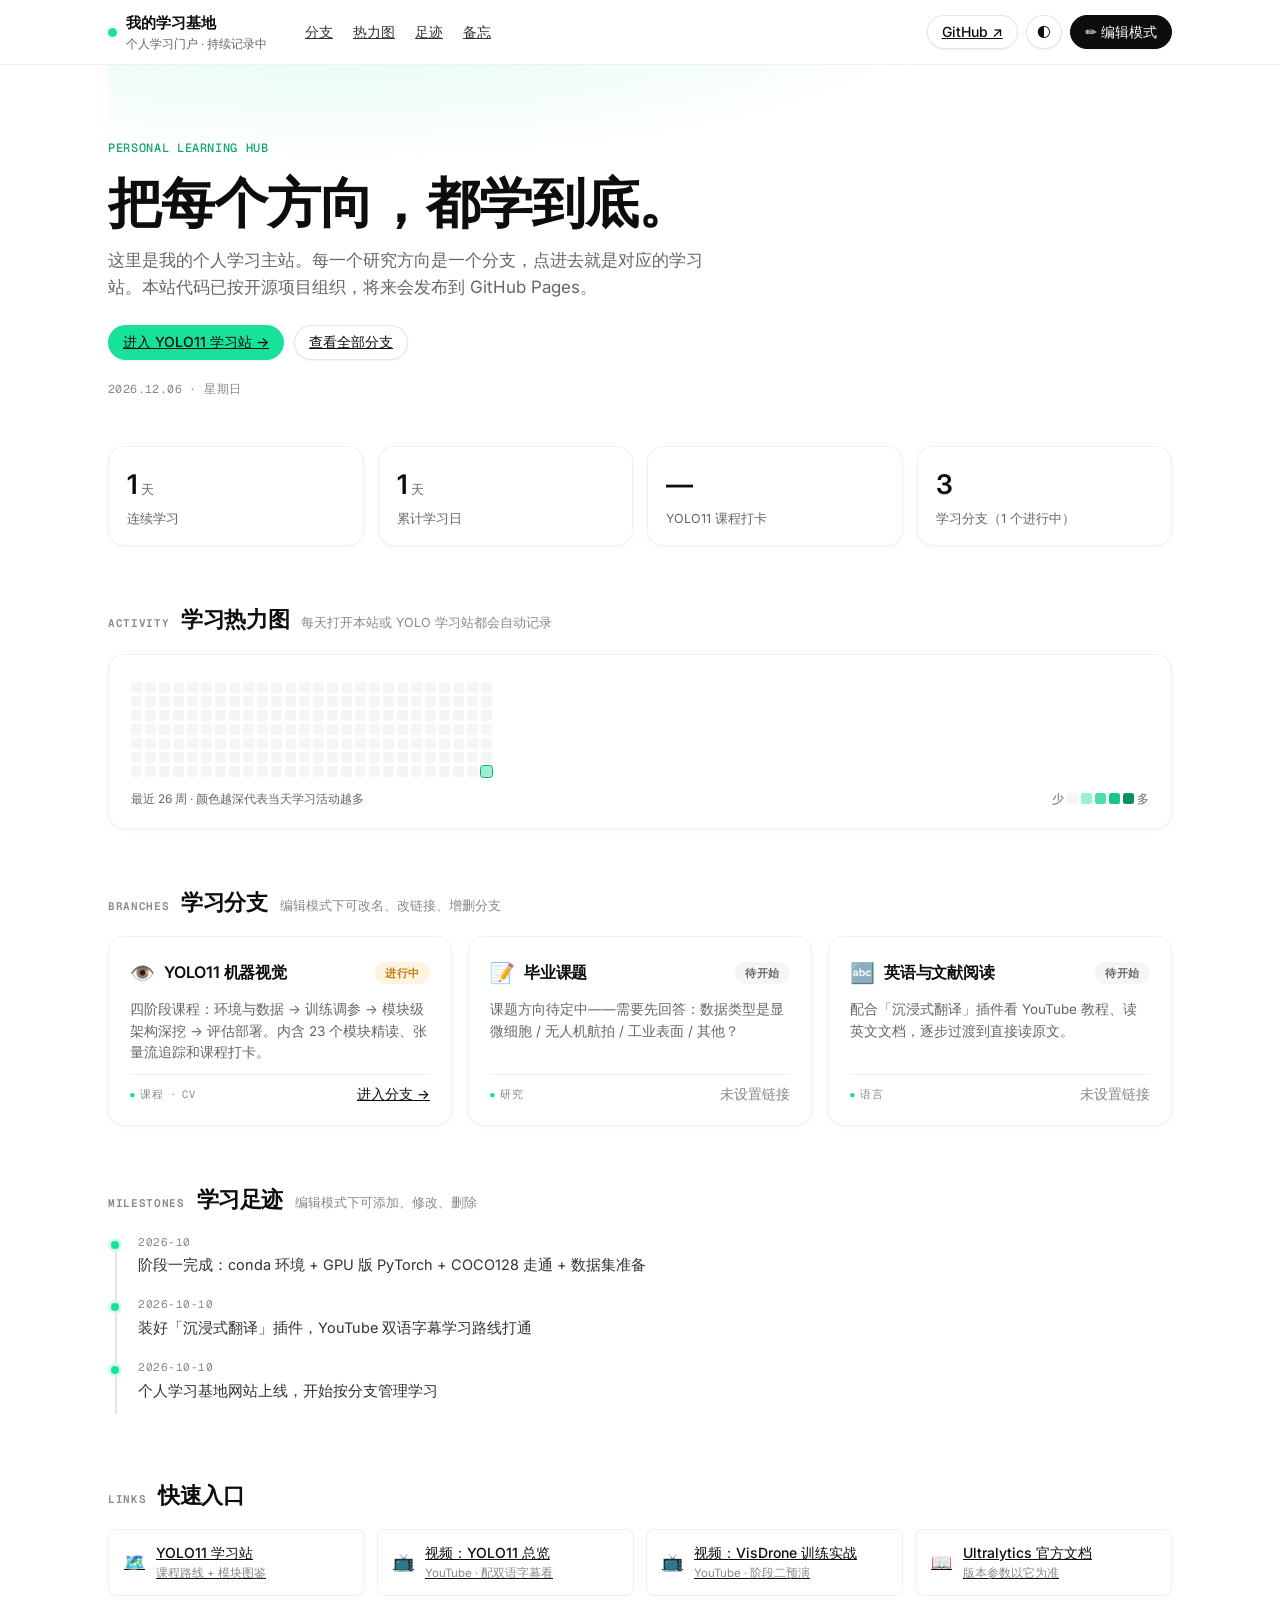
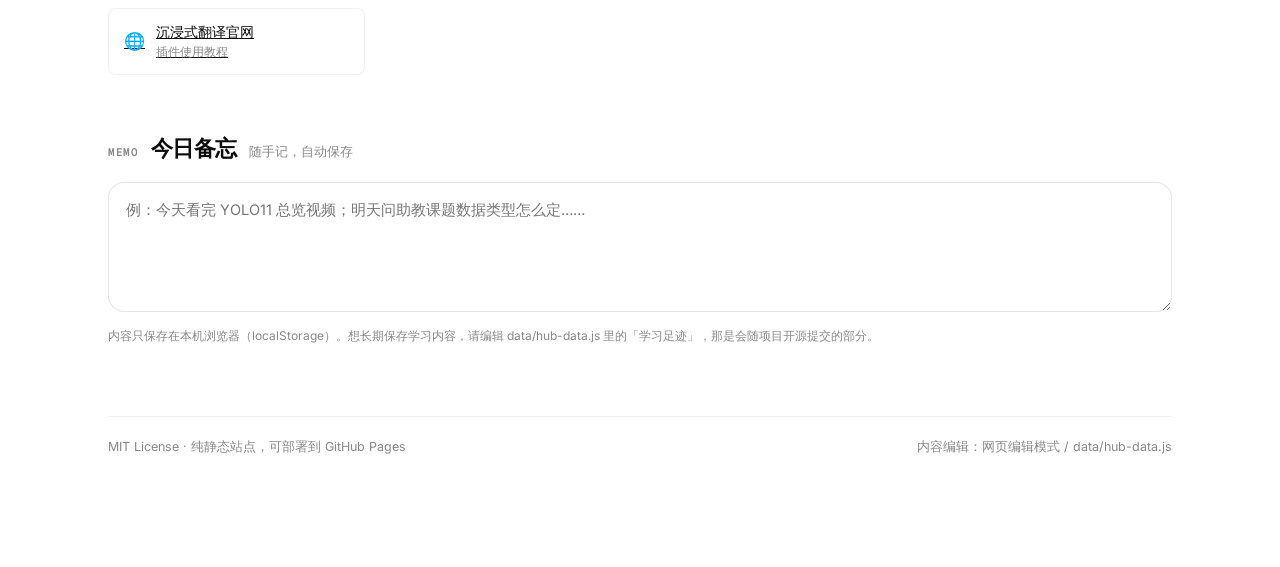
==== index.html @ 9c65b8af "init: 我的学习基地 (YOLO11 branch + heatmap + edit mode)" ====
<!DOCTYPE html>
<html lang="zh-CN" data-theme="light">
<head>
<meta charset="UTF-8">
<meta name="viewport" content="width=device-width, initial-scale=1">
<title>我的学习基地</title>
<meta name="description" content="个人学习门户：每个研究方向是一个分支。纯静态、可开源于 GitHub Pages。">
<link href="https://fonts.googleapis.com/css2?family=Inter:wght@400;500;600&family=Geist+Mono:wght@400;500;600&display=swap" rel="stylesheet">
<link rel="stylesheet" href="./assets/css/style.css">
</head>
<body>

<header class="top">
  <div class="top-in">
    <div class="brandmark">
      <span class="dot"></span>
      <div>
        <span id="navTitle">我的学习基地</span><br>
        <small id="navSub">个人学习门户</small>
      </div>
    </div>
    <nav class="topnav">
      <a href="#branches-sec">分支</a>
      <a href="#heatmap-sec">热力图</a>
      <a href="#milestones-sec">足迹</a>
      <a href="#memo-sec">备忘</a>
    </nav>
    <div class="top-actions">
      <a class="btn" id="ghLink" href="#" target="_blank" rel="noopener" title="GitHub 仓库（开源后生效）">GitHub ↗</a>
      <button class="btn icon" id="themeBtn" title="切换深浅色">🌓</button>
      <button class="btn only-edit" id="exportBtn">⬇ 导出</button>
      <button class="btn only-edit" id="importBtn">⬆ 导入</button>
      <button class="btn only-edit danger" id="resetBtn">↺ 恢复默认</button>
      <button class="btn primary" id="editBtn">✏️ 编辑模式</button>
    </div>
  </div>
</header>

<div class="wrap">

  <!-- ================= Hero ================= -->
  <div class="hero">
    <div class="kicker">Personal Learning Hub</div>
    <h1 data-ed="heroTitle">把每个方向，都学到底。</h1>
    <p data-ed="heroDesc"></p>
    <div class="cta">
      <a class="btn accent" href="./yolo11-atlas/index.html">进入 YOLO11 学习站 →</a>
      <a class="btn" href="#branches-sec">查看全部分支</a>
    </div>
    <div class="date" id="todayLine"></div>
  </div>

  <!-- ================= 统计 ================= -->
  <div class="stats" id="stats"></div>

  <!-- ================= 学习热力图 ================= -->
  <div class="sec" id="heatmap-sec">
    <div class="sec-h">
      <span class="label">Activity</span>
      <h2>学习热力图</h2>
      <span class="hint">每天打开本站或 YOLO 学习站都会自动记录</span>
    </div>
    <div class="heatmap-card">
      <div class="hm" id="heatmap"></div>
      <div class="hm-foot">
        <span id="hmRange"></span>
        <span class="hm-legend">
          少 <span class="hm-cell"></span><span class="hm-cell l1"></span><span class="hm-cell l2"></span><span class="hm-cell l3"></span><span class="hm-cell l4"></span> 多
        </span>
      </div>
    </div>
  </div>

  <!-- ================= 学习分支 ================= -->
  <div class="sec" id="branches-sec">
    <div class="sec-h">
      <span class="label">Branches</span>
      <h2>学习分支</h2>
      <span class="hint">编辑模式下可改名、改链接、增删分支</span>
      <span class="sp"></span>
    </div>
    <div class="branches" id="branches"></div>
    <button class="add-branch" id="addBranch">＋ 添加一个新分支</button>
  </div>

  <!-- ================= 学习足迹 ================= -->
  <div class="sec" id="milestones-sec">
    <div class="sec-h">
      <span class="label">Milestones</span>
      <h2>学习足迹</h2>
      <span class="hint">编辑模式下可添加、修改、删除</span>
    </div>
    <ul class="tl" id="milestones"></ul>
    <button class="add-ms" id="addMs">＋ 添加一条足迹</button>
  </div>

  <!-- ================= 快速入口 ================= -->
  <div class="sec">
    <div class="sec-h"><span class="label">Links</span><h2>快速入口</h2></div>
    <div class="links" id="quickLinks"></div>
  </div>

  <!-- ================= 备忘 ================= -->
  <div class="sec" id="memo-sec">
    <div class="sec-h"><span class="label">Memo</span><h2>今日备忘</h2><span class="hint">随手记，自动保存</span></div>
    <textarea class="memo" id="memo" placeholder="例：今天看完 YOLO11 总览视频；明天问助教课题数据类型怎么定……"></textarea>
    <div class="memo-hint">内容只保存在本机浏览器（localStorage）。想长期保存学习内容，请编辑 data/hub-data.js 里的「学习足迹」，那是会随项目开源提交的部分。</div>
  </div>

  <footer>
    <span>MIT License · 纯静态站点，可部署到 GitHub Pages</span>
    <span class="sp"></span>
    <span>内容编辑：网页编辑模式 / data/hub-data.js</span>
  </footer>
</div>

<div class="toast" id="toast"></div>
<input type="file" id="importFile" accept=".json" hidden>

<script src="./data/hub-data.js"></script>
<script src="./assets/js/app.js"></script>
</body>
</html>
---- assets/css/style.css ----
/* ============================================================================
 * 我的学习基地 · 样式
 * 视觉参考：Mintlify（白底、绿色点缀、胶囊按钮）+ GitHub（热力图、仓库卡片）
 * 三个字重：400 阅读 / 500 交互 / 600 标题；绿色只做点缀，不做大面积填充
 * ==========================================================================*/

:root{
  --ink:#0d0d0d; --ink-2:#333333; --ink-3:#666666; --ink-4:#888888;
  --bg:#ffffff; --card:#ffffff; --bg-2:#fafafa; --bg-3:#f5f5f5;
  --line:rgba(0,0,0,.06); --line-2:rgba(0,0,0,.10);
  --brand:#18E299; --brand-deep:#0fa76e; --brand-bg:#d4fae8;
  --warm:#c37d0d; --warm-bg:#fdf3e0;
  --danger:#d45656; --danger-bg:#fbe9e9;
  --blue:#3772cf;
  --sans:'Inter',"PingFang SC","HarmonyOS Sans SC","Microsoft YaHei",system-ui,-apple-system,"Segoe UI",Roboto,sans-serif;
  --mono:'Geist Mono',ui-monospace,SFMono-Regular,Consolas,Menlo,monospace;
  --r:16px; --r-l:24px; --r-s:8px;
  --card-shadow:rgba(0,0,0,.03) 0 2px 4px;
  --btn-shadow:rgba(0,0,0,.06) 0 1px 2px;
}
html[data-theme="dark"]{
  --ink:#ededed; --ink-2:#d4d4d4; --ink-3:#a0a0a0; --ink-4:#777777;
  --bg:#0d0d0d; --card:#141414; --bg-2:#111111; --bg-3:#1a1a1a;
  --line:rgba(255,255,255,.08); --line-2:rgba(255,255,255,.14);
  --brand:#18E299; --brand-deep:#2ce8a6; --brand-bg:#0c2e22;
  --warm:#e5a54b; --warm-bg:#2b2113;
  --danger:#e07070; --danger-bg:#2b1616;
  --blue:#6b9be8;
  --card-shadow:rgba(0,0,0,.4) 0 2px 4px;
}

*{box-sizing:border-box}
html{scroll-behavior:smooth}
body{
  margin:0;background:var(--bg);color:var(--ink);
  font-family:var(--sans);font-size:16px;line-height:1.6;
  -webkit-font-smoothing:antialiased;
}
a{color:inherit}
a:hover{color:var(--brand-deep);text-decoration:none}
button{font:inherit;cursor:pointer}
::selection{background:var(--brand-bg)}
.mono{font-family:var(--mono)}
.wrap{max-width:1120px;margin:0 auto;padding:0 28px 110px}

/* ---------------- 导航 ---------------- */
header.top{
  position:sticky;top:0;z-index:50;
  background:color-mix(in srgb,var(--bg) 80%,transparent);
  backdrop-filter:blur(12px);-webkit-backdrop-filter:blur(12px);
  border-bottom:1px solid var(--line);
}
.top-in{max-width:1120px;margin:0 auto;padding:11px 28px;display:flex;align-items:center;gap:12px}
.brandmark{display:flex;align-items:center;gap:9px;font-weight:600;font-size:15px}
.brandmark .dot{width:9px;height:9px;border-radius:99px;background:var(--brand)}
.brandmark small{display:block;font-weight:400;font-size:11.5px;color:var(--ink-3)}
nav.topnav{display:flex;gap:20px;margin-left:26px}
nav.topnav a{font-size:14px;font-weight:500;color:var(--ink-2)}
nav.topnav a:hover{color:var(--brand-deep)}
.top-actions{margin-left:auto;display:flex;gap:8px;align-items:center}
@media (max-width:760px){ nav.topnav{display:none} }

.btn{
  border:1px solid var(--line-2);background:var(--card);color:var(--ink);
  padding:5px 14px;border-radius:9999px;font-size:14px;font-weight:500;
  box-shadow:var(--btn-shadow);transition:opacity .15s,border-color .15s;
}
.btn:hover{opacity:.85;border-color:var(--ink-3)}
.btn.primary{background:var(--ink);border-color:var(--ink);color:var(--bg)}
.btn.primary:hover{opacity:.9}
.btn.accent{background:var(--brand);border-color:var(--brand);color:#0d0d0d}
.btn.danger{border-color:var(--danger);color:var(--danger)}
.btn.icon{padding:5px 10px}
.only-edit{display:none}
body.editing .only-edit{display:inline-flex;align-items:center;gap:6px}

/* ---------------- Hero ---------------- */
.hero{
  position:relative;padding:74px 0 42px;overflow:hidden;
}
.hero::before{
  content:"";position:absolute;inset:-40% -20% auto;height:420px;z-index:-1;
  background:radial-gradient(ellipse 60% 55% at 30% 20%,var(--brand-bg),transparent 70%);
  opacity:.8;filter:blur(10px);
}
.hero .kicker{
  font-family:var(--mono);font-size:12px;font-weight:500;letter-spacing:.65px;
  text-transform:uppercase;color:var(--brand-deep);margin-bottom:14px;
}
.hero h1{
  font-size:clamp(34px,5vw,54px);font-weight:600;line-height:1.12;
  letter-spacing:-1px;margin:0 0 14px;max-width:640px;
}
.hero p{margin:0 0 24px;font-size:17px;color:var(--ink-3);max-width:600px}
.hero .cta{display:flex;gap:10px;flex-wrap:wrap}
.hero .date{margin-top:20px;font-family:var(--mono);font-size:11.5px;letter-spacing:.4px;color:var(--ink-4);text-transform:uppercase}

/* ---------------- 统计 ---------------- */
.stats{display:grid;grid-template-columns:repeat(auto-fit,minmax(160px,1fr));gap:14px;margin:6px 0 8px}
.stat{
  background:var(--card);border:1px solid var(--line);border-radius:var(--r);
  padding:16px 18px;box-shadow:var(--card-shadow);
}
.stat .n{font-size:27px;font-weight:600;letter-spacing:-.5px}
.stat .n small{font-size:13px;font-weight:400;color:var(--ink-3)}
.stat .t{font-size:12.5px;color:var(--ink-3);margin-top:3px}

/* ---------------- 分区标题 ---------------- */
.sec{margin-top:56px}
.sec-h{display:flex;align-items:baseline;gap:12px;margin-bottom:16px}
.sec-h .label{
  font-family:var(--mono);font-size:11px;font-weight:600;letter-spacing:.65px;
  text-transform:uppercase;color:var(--ink-4);
}
.sec-h h2{font-size:22px;font-weight:600;letter-spacing:-.4px;margin:0}
.sec-h .hint{font-size:12.5px;color:var(--ink-4)}
.sec-h .sp{flex:1}

/* ---------------- 学习热力图（GitHub 风） ---------------- */
.heatmap-card{
  background:var(--card);border:1px solid var(--line);border-radius:var(--r);
  padding:20px 22px;box-shadow:var(--card-shadow);overflow-x:auto;
}
.hm{display:inline-grid;grid-auto-flow:column;gap:3px}
.hm-col{display:grid;grid-template-rows:repeat(7,1fr);gap:3px}
.hm-cell{
  width:11px;height:11px;border-radius:2.5px;background:var(--bg-3);
}
.hm-cell.l1{background:#9bf0cd}.hm-cell.l2{background:#4fe0a6}
.hm-cell.l3{background:#18c787}.hm-cell.l4{background:#0a8f5e}
html[data-theme="dark"] .hm-cell.l1{background:#0e3d2b}
html[data-theme="dark"] .hm-cell.l2{background:#146844}
html[data-theme="dark"] .hm-cell.l3{background:#1a9e66}
html[data-theme="dark"] .hm-cell.l4{background:#2ce8a6}
.hm-cell.today{outline:1.5px solid var(--brand-deep);outline-offset:.5px}
.hm-foot{display:flex;align-items:center;gap:8px;margin-top:12px;font-size:12px;color:var(--ink-3)}
.hm-foot .hm-legend{display:flex;gap:3px;align-items:center;margin-left:auto}
.hm-months{display:flex;gap:3px;margin-bottom:6px;font-family:var(--mono);font-size:10px;color:var(--ink-4)}

/* ---------------- 分支卡片（GitHub 仓库卡片风） ---------------- */
.branches{display:grid;grid-template-columns:repeat(auto-fill,minmax(310px,1fr));gap:16px}
.branch{
  background:var(--card);border:1px solid var(--line);border-radius:var(--r);
  padding:20px 21px;box-shadow:var(--card-shadow);
  display:flex;flex-direction:column;gap:10px;position:relative;
  transition:border-color .15s;
}
.branch:hover{border-color:var(--line-2)}
.branch .b-top{display:flex;align-items:center;gap:9px}
.branch .icon{font-size:20px}
.branch h3{margin:0;font-size:16px;font-weight:600;letter-spacing:-.2px;flex:1}
.branch .st{
  font-family:var(--mono);font-size:10.5px;font-weight:600;letter-spacing:.6px;
  text-transform:uppercase;padding:3px 10px;border-radius:9999px;white-space:nowrap;cursor:default;
}
.st-doing{background:var(--warm-bg);color:var(--warm)}
.st-done{background:var(--brand-bg);color:var(--brand-deep)}
.st-todo{background:var(--bg-3);color:var(--ink-3)}
body.editing .branch .st{cursor:pointer}
.branch .desc{margin:0;font-size:13.5px;color:var(--ink-3);flex:1}
.pbar{height:6px;background:var(--bg-3);border-radius:99px;overflow:hidden}
.pbar i{display:block;height:100%;background:var(--brand);border-radius:99px;transition:width .4s}
.pbar-note{font-family:var(--mono);font-size:10.5px;color:var(--ink-4);letter-spacing:.3px}
.branch .b-foot{
  display:flex;align-items:center;gap:10px;padding-top:9px;
  border-top:1px solid var(--line);font-size:13px;
}
.branch .tag{font-family:var(--mono);font-size:10.5px;letter-spacing:.4px;color:var(--ink-4);text-transform:uppercase}
.branch .tag::before{content:"●";color:var(--brand);margin-right:5px;font-size:8px}
.branch .plink{margin-left:auto;font-size:13.5px;font-weight:500;color:var(--ink)}
.branch .plink:hover{color:var(--brand-deep)}
.branch .del{
  position:absolute;top:12px;right:12px;border:0;background:transparent;
  color:var(--ink-4);font-size:14px;border-radius:6px;padding:2px 7px;display:none;
}
body.editing .branch .del{display:block}
.branch .del:hover{background:var(--danger-bg);color:var(--danger)}
.link-edit{font-size:11px;color:var(--ink-4);word-break:break-all}
.add-branch{
  border:1.5px dashed var(--line-2);border-radius:var(--r);background:transparent;
  color:var(--ink-3);font-size:14px;padding:20px;display:none;width:100%;
}
.add-branch:hover{border-color:var(--brand-deep);color:var(--brand-deep)}
body.editing .add-branch{display:block}
body.editing [data-ed],body.editing [data-ed-f]{outline:1.5px dashed var(--brand-deep);outline-offset:3px;border-radius:5px;min-width:30px}
body.editing [data-ed]:focus,body.editing [data-ed-f]:focus{outline-style:solid;background:var(--brand-bg)}

/* ---------------- 学习足迹 ---------------- */
.tl{list-style:none;margin:0;padding:0;position:relative}
.tl::before{content:"";position:absolute;left:7px;top:8px;bottom:8px;width:1.5px;background:var(--line-2)}
.tl li{position:relative;padding:0 0 20px 30px}
.tl li::before{
  content:"";position:absolute;left:2.5px;top:7px;width:8px;height:8px;
  border-radius:99px;background:var(--brand);box-shadow:0 0 0 3px var(--brand-bg);
}
.tl .d{font-family:var(--mono);font-size:11px;letter-spacing:.5px;color:var(--ink-4);text-transform:uppercase}
.tl .x{font-size:14.5px;color:var(--ink-2);margin-top:2px}
.tl .del{
  border:0;background:transparent;color:var(--ink-4);font-size:12px;
  border-radius:6px;padding:1px 6px;margin-left:8px;display:none;
}
body.editing .tl .del{display:inline}
.tl .del:hover{background:var(--danger-bg);color:var(--danger)}
.add-ms{
  margin-left:30px;border:1.5px dashed var(--line-2);border-radius:var(--r-s);
  background:transparent;color:var(--ink-3);font-size:13px;padding:8px 14px;display:none;
}
.add-ms:hover{border-color:var(--brand-deep);color:var(--brand-deep)}
body.editing .add-ms{display:block}

/* ---------------- 快速入口 & 备忘 ---------------- */
.links{display:grid;grid-template-columns:repeat(auto-fill,minmax(220px,1fr));gap:12px}
.qlink{
  display:flex;gap:11px;align-items:center;background:var(--card);
  border:1px solid var(--line);border-radius:var(--r-s);padding:12px 15px;
  font-size:14px;font-weight:500;transition:border-color .15s;
}
.qlink:hover{border-color:var(--line-2)}
.qlink .q-ic{font-size:17px}
.qlink .dim{display:block;font-size:11.5px;font-weight:400;color:var(--ink-4)}
.memo{
  width:100%;min-height:130px;resize:vertical;font:inherit;font-size:14.5px;
  background:var(--card);color:var(--ink);border:1px solid var(--line-2);
  border-radius:var(--r);padding:15px 17px;line-height:1.7;
}
.memo:focus{outline:1px solid var(--brand);border-color:var(--brand)}
.memo-hint{font-size:12px;color:var(--ink-4);margin-top:7px}

footer{
  margin-top:70px;padding-top:20px;border-top:1px solid var(--line);
  display:flex;gap:14px;flex-wrap:wrap;font-size:12.5px;color:var(--ink-4);
}
footer .sp{flex:1}
.toast{
  position:fixed;bottom:28px;left:50%;transform:translateX(-50%) translateY(20px);
  background:var(--ink);color:var(--bg);padding:9px 22px;border-radius:9999px;
  font-size:13.5px;opacity:0;pointer-events:none;transition:all .25s;z-index:99;
}
.toast.show{opacity:1;transform:translateX(-50%) translateY(0)}
@media (max-width:640px){
  .hero{padding:44px 0 28px}
  .wrap{padding:0 18px 80px}
}
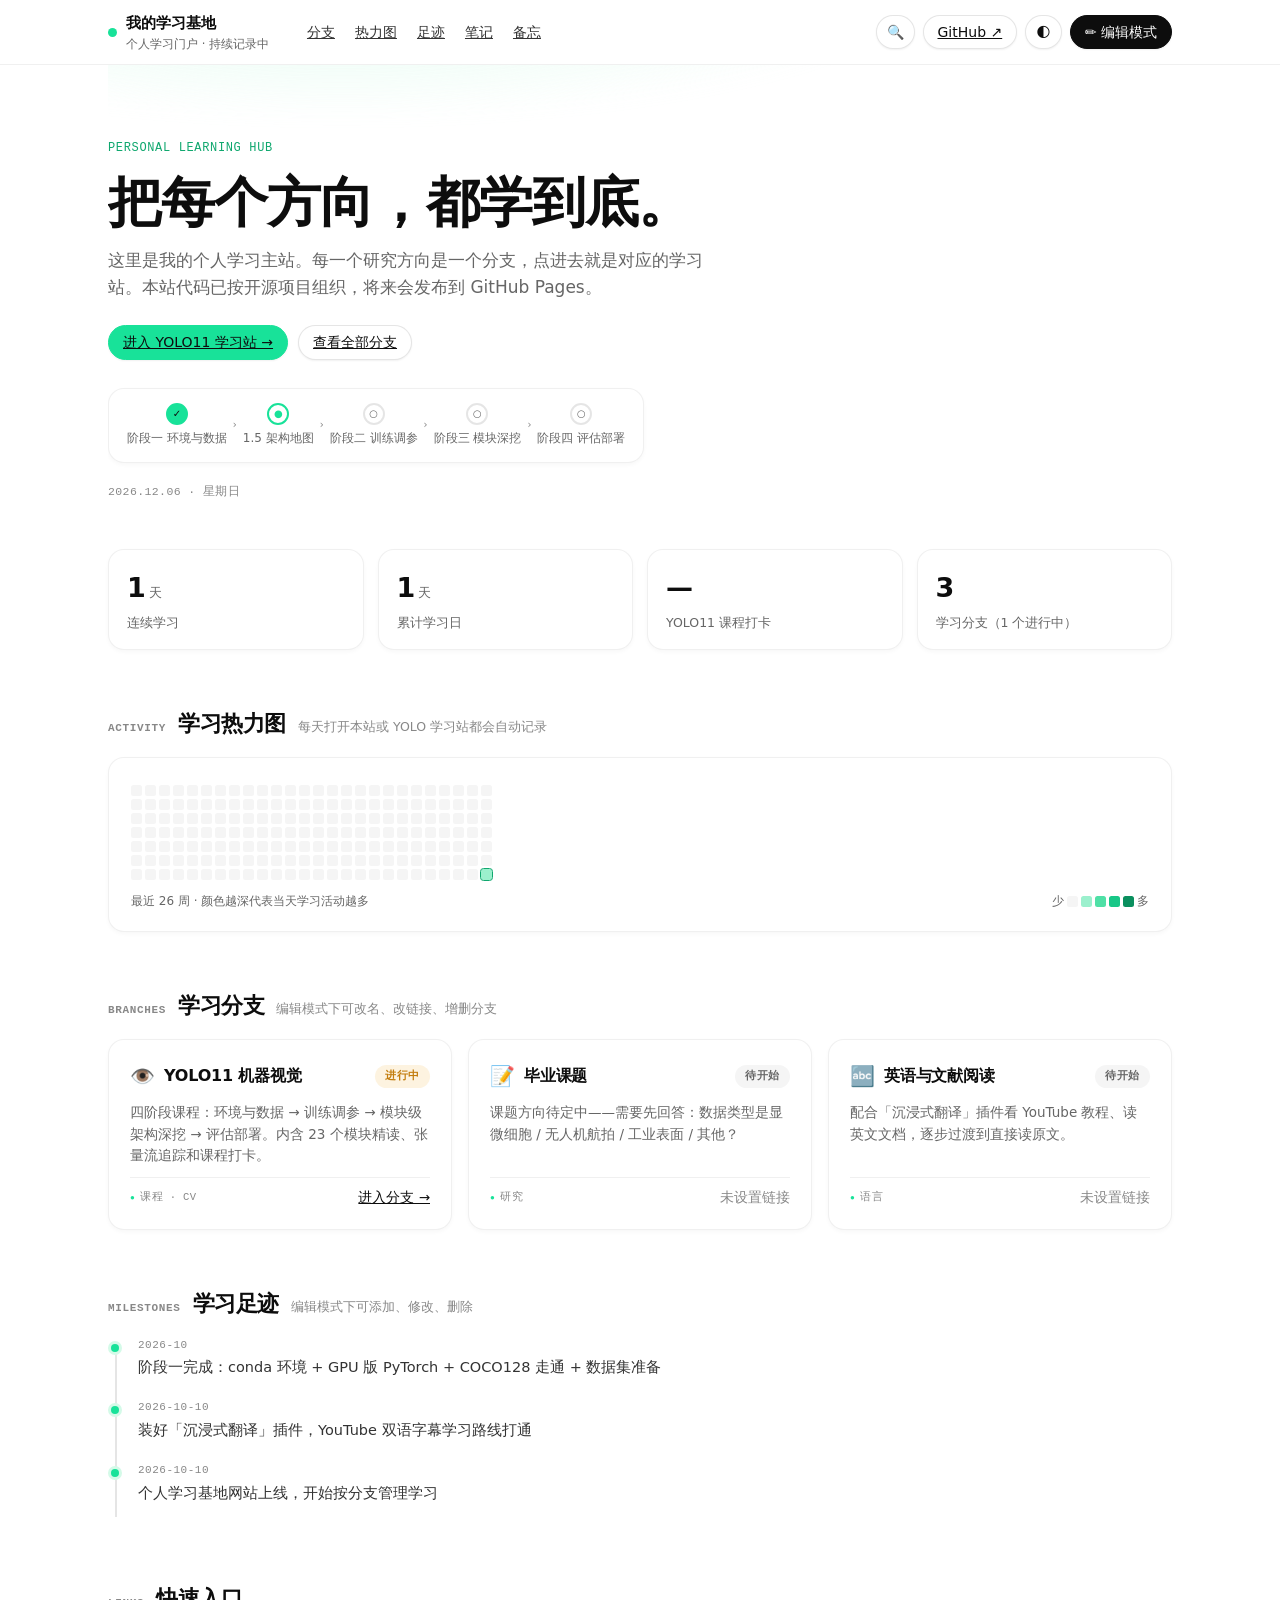
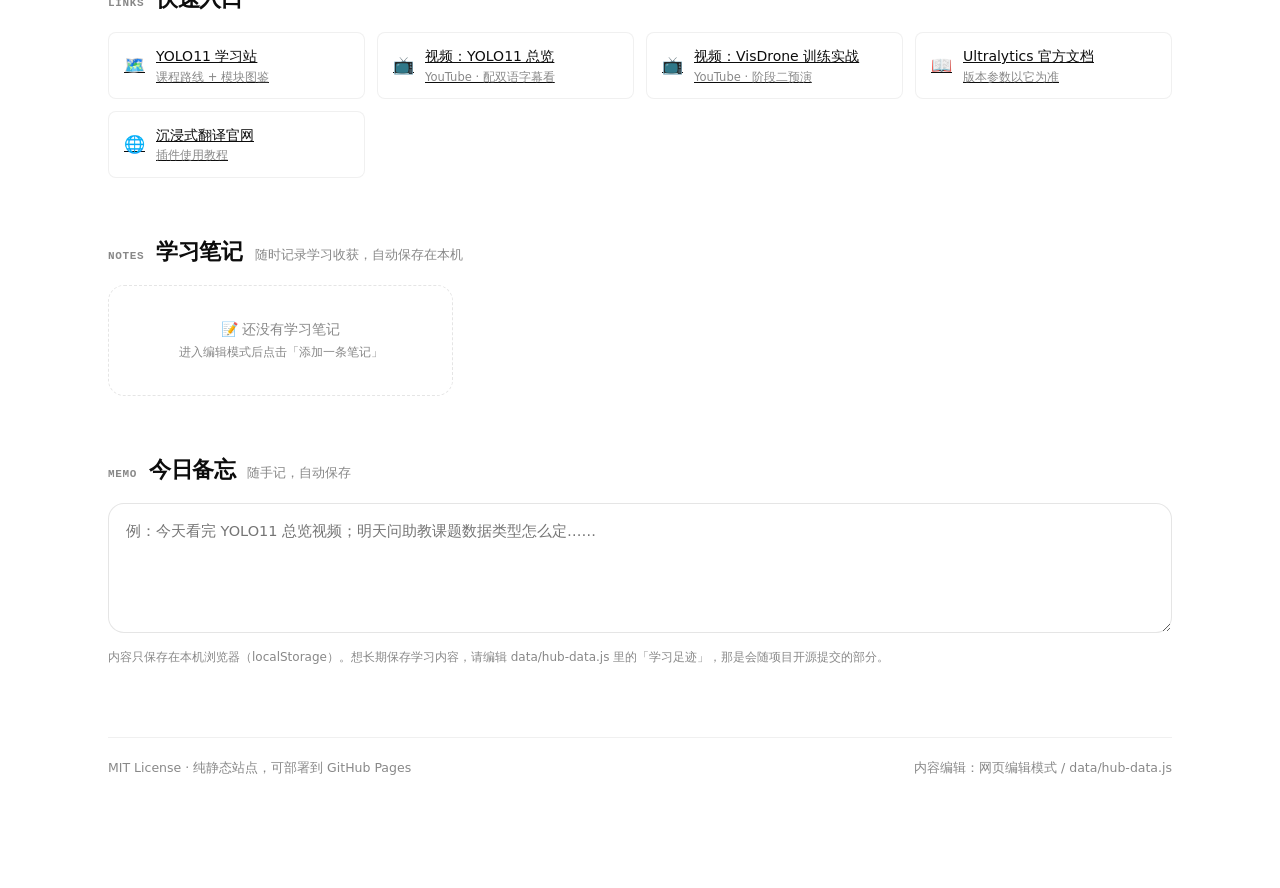
==== commit 9a02ffb6: "refactor: 主站单文件化（外链 style.css → 全站内联样式）" ====
--- a/index.html
+++ b/index.html
@@ -5,8 +5,415 @@
 <meta name="viewport" content="width=device-width, initial-scale=1">
 <title>我的学习基地</title>
 <meta name="description" content="个人学习门户：每个研究方向是一个分支。纯静态、可开源于 GitHub Pages。">
-<link href="https://fonts.googleapis.com/css2?family=Inter:wght@400;500;600&family=Geist+Mono:wght@400;500;600&display=swap" rel="stylesheet">
-<link rel="stylesheet" href="./assets/css/style.css">
+<meta name="theme-color" content="#18E299">
+<link rel="manifest" href="./manifest.webmanifest">
+<link rel="icon" type="image/png" href="./assets/icons/favicon-64.png">
+<link rel="apple-touch-icon" href="./assets/icons/icon-192.png">
+<meta name="apple-mobile-web-app-capable" content="yes">
+<meta name="apple-mobile-web-app-title" content="学习基地">
+
+<!-- ============================================================================
+ * 我的学习基地 · 全站内联样式（单文件版）
+ * 视觉参考：Mintlify（白底、绿色点缀、胶囊按钮）+ GitHub（热力图、仓库卡片）
+ * 所有可配置项集中于下方 :root 变量区。
+ * ========================================================================== -->
+<style>
+/* === 0. 可配置变量 === */
+:root{
+  --ink:#0d0d0d; --ink-2:#333333; --ink-3:#666666; --ink-4:#888888;
+  --bg:#ffffff; --card:#ffffff; --bg-2:#fafafa; --bg-3:#f5f5f5;
+  --line:rgba(0,0,0,.06); --line-2:rgba(0,0,0,.10);
+  --brand:#18E299; --brand-deep:#0fa76e; --brand-bg:#d4fae8;
+  --warm:#c37d0d; --warm-bg:#fdf3e0;
+  --danger:#d45656; --danger-bg:#fbe9e9;
+  --blue:#3772cf;
+  --sans:'Inter',system-ui,-apple-system,"Segoe UI",Roboto,"PingFang SC","HarmonyOS Sans SC","Microsoft YaHei",sans-serif;
+  --mono:ui-monospace,SFMono-Regular,Consolas,Menlo,monospace;
+  --r:16px; --r-l:24px; --r-s:8px;
+  --card-shadow:rgba(0,0,0,.03) 0 2px 4px;
+  --btn-shadow:rgba(0,0,0,.06) 0 1px 2px;
+  --anim-fast:.15s; --anim-med:.3s; --anim-slow:.5s;
+}
+html[data-theme="dark"]{
+  --ink:#ededed; --ink-2:#d4d4d4; --ink-3:#a0a0a0; --ink-4:#777777;
+  --bg:#0d0d0d; --card:#141414; --bg-2:#111111; --bg-3:#1a1a1a;
+  --line:rgba(255,255,255,.08); --line-2:rgba(255,255,255,.14);
+  --brand:#18E299; --brand-deep:#2ce8a6; --brand-bg:#0c2e22;
+  --warm:#e5a54b; --warm-bg:#2b2113;
+  --danger:#e07070; --danger-bg:#2b1616;
+  --blue:#6b9be8;
+  --card-shadow:rgba(0,0,0,.4) 0 2px 4px;
+}
+
+/* === 1. 基础重置 === */
+*{box-sizing:border-box}
+html{scroll-behavior:smooth}
+body{
+  margin:0;background:var(--bg);color:var(--ink);
+  font-family:var(--sans);font-size:16px;line-height:1.6;
+  -webkit-font-smoothing:antialiased;
+}
+a{color:inherit}
+a:hover{color:var(--brand-deep);text-decoration:none}
+button{font:inherit;cursor:pointer}
+::selection{background:var(--brand-bg)}
+.mono{font-family:var(--mono)}
+.wrap{max-width:1120px;margin:0 auto;padding:0 28px 110px}
+
+/* === 2. 导航 === */
+header.top{
+  position:sticky;top:0;z-index:50;
+  background:color-mix(in srgb,var(--bg) 80%,transparent);
+  backdrop-filter:blur(12px);-webkit-backdrop-filter:blur(12px);
+  border-bottom:1px solid var(--line);
+}
+.top-in{max-width:1120px;margin:0 auto;padding:11px 28px;display:flex;align-items:center;gap:12px}
+.brandmark{display:flex;align-items:center;gap:9px;font-weight:600;font-size:15px}
+.brandmark .dot{width:9px;height:9px;border-radius:99px;background:var(--brand)}
+.brandmark small{display:block;font-weight:400;font-size:11.5px;color:var(--ink-3)}
+nav.topnav{display:flex;gap:20px;margin-left:26px}
+nav.topnav a{font-size:14px;font-weight:500;color:var(--ink-2)}
+nav.topnav a:hover{color:var(--brand-deep)}
+.top-actions{margin-left:auto;display:flex;gap:8px;align-items:center}
+@media (max-width:760px){ nav.topnav{display:none} }
+
+.btn{
+  border:1px solid var(--line-2);background:var(--card);color:var(--ink);
+  padding:5px 14px;border-radius:9999px;font-size:14px;font-weight:500;
+  box-shadow:var(--btn-shadow);transition:opacity var(--anim-fast),border-color var(--anim-fast),transform var(--anim-fast);
+}
+.btn:hover{opacity:.85;border-color:var(--ink-3)}
+.btn.primary{background:var(--ink);border-color:var(--ink);color:var(--bg)}
+.btn.primary:hover{opacity:.9}
+.btn.accent{background:var(--brand);border-color:var(--brand);color:#0d0d0d}
+.btn.danger{border-color:var(--danger);color:var(--danger)}
+.btn.icon{padding:5px 10px}
+.only-edit{display:none}
+body.editing .only-edit{display:inline-flex;align-items:center;gap:6px}
+
+/* === 3. Hero === */
+.hero{
+  position:relative;padding:74px 0 42px;overflow:hidden;
+}
+.hero::before{
+  content:"";position:absolute;inset:-40% -20% auto;height:420px;z-index:-1;
+  background:radial-gradient(ellipse 60% 55% at 30% 20%,var(--brand-bg),transparent 70%);
+  opacity:.8;filter:blur(10px);
+}
+.hero .kicker{
+  font-family:var(--mono);font-size:12px;font-weight:500;letter-spacing:.65px;
+  text-transform:uppercase;color:var(--brand-deep);margin-bottom:14px;
+}
+.hero h1{
+  font-size:clamp(34px,5vw,54px);font-weight:600;line-height:1.12;
+  letter-spacing:-1px;margin:0 0 14px;max-width:640px;
+}
+.hero p{margin:0 0 24px;font-size:17px;color:var(--ink-3);max-width:600px}
+.hero .cta{display:flex;gap:10px;flex-wrap:wrap}
+.hero .date{margin-top:20px;font-family:var(--mono);font-size:11.5px;letter-spacing:.4px;color:var(--ink-4);text-transform:uppercase}
+
+/* === 3.5 学习路径概览卡片 === */
+.path-mini{
+  display:flex;gap:0;align-items:center;margin-top:28px;padding:14px 18px;
+  background:var(--card);border:1px solid var(--line);border-radius:var(--r);
+  box-shadow:var(--card-shadow);width:fit-content;
+}
+.path-mini .pm-step{
+  display:flex;flex-direction:column;align-items:center;gap:4px;
+  font-size:12px;color:var(--ink-3);text-decoration:none;transition:color var(--anim-fast);
+  position:relative;
+}
+.path-mini .pm-step:hover{color:var(--brand-deep)}
+.path-mini .pm-dot{
+  width:22px;height:22px;border-radius:50%;border:2px solid var(--line-2);
+  display:grid;place-items:center;font-size:10px;
+}
+.path-mini .pm-step.done .pm-dot{background:var(--brand);border-color:var(--brand);color:#0d0d0d}
+.path-mini .pm-step.cur .pm-dot{border-color:var(--brand);color:var(--brand);animation:pulse 2s infinite}
+.path-mini .pm-arrow{color:var(--ink-4);margin:0 6px;font-size:10px}
+@keyframes pulse{0%,100%{box-shadow:0 0 0 0 rgba(24,226,153,.4)}50%{box-shadow:0 0 0 6px rgba(24,226,153,0)}}
+
+/* === 4. 统计 === */
+.stats{display:grid;grid-template-columns:repeat(auto-fit,minmax(160px,1fr));gap:14px;margin:6px 0 8px}
+.stat{
+  background:var(--card);border:1px solid var(--line);border-radius:var(--r);
+  padding:16px 18px;box-shadow:var(--card-shadow);transition:border-color var(--anim-fast),transform var(--anim-fast);
+}
+.stat:hover{border-color:var(--line-2);transform:translateY(-2px)}
+.stat .n{font-size:27px;font-weight:600;letter-spacing:-.5px}
+.stat .n small{font-size:13px;font-weight:400;color:var(--ink-3)}
+.stat .t{font-size:12.5px;color:var(--ink-3);margin-top:3px}
+
+/* === 5. 分区标题 === */
+.sec{margin-top:56px}
+.sec-h{display:flex;align-items:baseline;gap:12px;margin-bottom:16px}
+.sec-h .label{
+  font-family:var(--mono);font-size:11px;font-weight:600;letter-spacing:.65px;
+  text-transform:uppercase;color:var(--ink-4);
+}
+.sec-h h2{font-size:22px;font-weight:600;letter-spacing:-.4px;margin:0}
+.sec-h .hint{font-size:12.5px;color:var(--ink-4)}
+.sec-h .sp{flex:1}
+
+/* === 6. 学习热力图 === */
+.heatmap-card{
+  background:var(--card);border:1px solid var(--line);border-radius:var(--r);
+  padding:20px 22px;box-shadow:var(--card-shadow);overflow-x:auto;
+}
+.hm{display:inline-grid;grid-auto-flow:column;gap:3px}
+.hm-col{display:grid;grid-template-rows:repeat(7,1fr);gap:3px}
+.hm-cell{
+  width:11px;height:11px;border-radius:2.5px;background:var(--bg-3);
+}
+.hm-cell.l1{background:#9bf0cd}.hm-cell.l2{background:#4fe0a6}
+.hm-cell.l3{background:#18c787}.hm-cell.l4{background:#0a8f5e}
+html[data-theme="dark"] .hm-cell.l1{background:#0e3d2b}
+html[data-theme="dark"] .hm-cell.l2{background:#146844}
+html[data-theme="dark"] .hm-cell.l3{background:#1a9e66}
+html[data-theme="dark"] .hm-cell.l4{background:#2ce8a6}
+.hm-cell.today{outline:1.5px solid var(--brand-deep);outline-offset:.5px}
+.hm-foot{display:flex;align-items:center;gap:8px;margin-top:12px;font-size:12px;color:var(--ink-3)}
+.hm-foot .hm-legend{display:flex;gap:3px;align-items:center;margin-left:auto}
+.hm-months{display:flex;gap:3px;margin-bottom:6px;font-family:var(--mono);font-size:10px;color:var(--ink-4)}
+
+/* 热力图悬浮详情 */
+.hm-tooltip{
+  position:fixed;z-index:200;padding:8px 14px;border-radius:var(--r-s);
+  background:var(--ink);color:var(--bg);font-size:12px;font-family:var(--mono);
+  pointer-events:none;opacity:0;transition:opacity .12s;white-space:nowrap;
+  box-shadow:0 4px 12px rgba(0,0,0,.3);
+}
+.hm-tooltip.show{opacity:1}
+
+/* === 7. 分支卡片 === */
+.branches{display:grid;grid-template-columns:repeat(auto-fill,minmax(310px,1fr));gap:16px}
+.branch{
+  background:var(--card);border:1px solid var(--line);border-radius:var(--r);
+  padding:20px 21px;box-shadow:var(--card-shadow);
+  display:flex;flex-direction:column;gap:10px;position:relative;
+  transition:border-color var(--anim-fast),transform var(--anim-med),box-shadow var(--anim-med);
+}
+.branch:hover{border-color:var(--line-2);transform:translateY(-3px);box-shadow:0 6px 16px rgba(0,0,0,.06)}
+html[data-theme="dark"] .branch:hover{box-shadow:0 6px 20px rgba(0,0,0,.5)}
+.branch .b-top{display:flex;align-items:center;gap:9px}
+.branch .icon{font-size:20px}
+.branch h3{margin:0;font-size:16px;font-weight:600;letter-spacing:-.2px;flex:1}
+.branch .st{
+  font-family:var(--mono);font-size:10.5px;font-weight:600;letter-spacing:.6px;
+  text-transform:uppercase;padding:3px 10px;border-radius:9999px;white-space:nowrap;cursor:default;
+}
+.st-doing{background:var(--warm-bg);color:var(--warm)}
+.st-done{background:var(--brand-bg);color:var(--brand-deep)}
+.st-todo{background:var(--bg-3);color:var(--ink-3)}
+body.editing .branch .st{cursor:pointer}
+.branch .desc{margin:0;font-size:13.5px;color:var(--ink-3);flex:1}
+.pbar{height:6px;background:var(--bg-3);border-radius:999px;overflow:hidden}
+.pbar i{display:block;height:100%;background:var(--brand);border-radius:999px;transition:width .4s}
+.pbar-note{font-family:var(--mono);font-size:10.5px;color:var(--ink-4);letter-spacing:.3px}
+.branch .b-foot{
+  display:flex;align-items:center;gap:10px;padding-top:9px;
+  border-top:1px solid var(--line);font-size:13px;
+}
+.branch .tag{font-family:var(--mono);font-size:10.5px;letter-spacing:.4px;color:var(--ink-4);text-transform:uppercase}
+.branch .tag::before{content:"●";color:var(--brand);margin-right:5px;font-size:8px}
+.branch .plink{margin-left:auto;font-size:13.5px;font-weight:500;color:var(--ink)}
+.branch .plink:hover{color:var(--brand-deep)}
+.branch .del{
+  position:absolute;top:12px;right:12px;border:0;background:transparent;
+  color:var(--ink-4);font-size:14px;border-radius:6px;padding:2px 7px;display:none;
+}
+body.editing .branch .del{display:block}
+.branch .del:hover{background:var(--danger-bg);color:var(--danger)}
+.link-edit{font-size:11px;color:var(--ink-4);word-break:break-all}
+.add-branch{
+  border:1.5px dashed var(--line-2);border-radius:var(--r);background:transparent;
+  color:var(--ink-3);font-size:14px;padding:20px;display:none;width:100%;
+}
+.add-branch:hover{border-color:var(--brand-deep);color:var(--brand-deep)}
+body.editing .add-branch{display:block}
+body.editing [data-ed],body.editing [data-ed-f]{outline:1.5px dashed var(--brand-deep);outline-offset:3px;border-radius:5px;min-width:30px}
+body.editing [data-ed]:focus,body.editing [data-ed-f]:focus{outline-style:solid;background:var(--brand-bg)}
+
+/* 分支模板选择面板 */
+.tpl-panel{
+  display:none;position:absolute;top:100%;left:0;z-index:60;
+  background:var(--card);border:1px solid var(--line);border-radius:var(--r);
+  box-shadow:0 8px 30px rgba(0,0,0,.12);padding:14px 16px;min-width:320px;
+}
+body.editing .tpl-panel{display:block}
+.tpl-panel .tpl-title{font-size:13px;font-weight:600;color:var(--ink-2);margin-bottom:8px}
+.tpl-panel .tpl-item{
+  display:flex;align-items:center;gap:10px;padding:8px 10px;border-radius:var(--r-s);
+  cursor:pointer;transition:background var(--anim-fast);
+}
+.tpl-panel .tpl-item:hover{background:var(--bg-2)}
+.tpl-panel .tpl-ic{font-size:18px}
+.tpl-panel .tpl-name{font-size:13px;font-weight:500}
+.tpl-panel .tpl-desc{font-size:11.5px;color:var(--ink-3)}
+
+/* === 8. 学习足迹 === */
+.tl{list-style:none;margin:0;padding:0;position:relative}
+.tl::before{content:"";position:absolute;left:7px;top:8px;bottom:8px;width:1.5px;background:var(--line-2)}
+.tl li{position:relative;padding:0 0 20px 30px}
+.tl li::before{
+  content:"";position:absolute;left:2.5px;top:7px;width:8px;height:8px;
+  border-radius:99px;background:var(--brand);box-shadow:0 0 0 3px var(--brand-bg);
+}
+.tl .d{font-family:var(--mono);font-size:11px;letter-spacing:.5px;color:var(--ink-4);text-transform:uppercase}
+.tl .x{font-size:14.5px;color:var(--ink-2);margin-top:2px}
+.tl .del{
+  border:0;background:transparent;color:var(--ink-4);font-size:12px;
+  border-radius:6px;padding:1px 6px;margin-left:8px;display:none;
+}
+body.editing .tl .del{display:inline}
+.tl .del:hover{background:var(--danger-bg);color:var(--danger)}
+.add-ms{
+  margin-left:30px;border:1.5px dashed var(--line-2);border-radius:var(--r-s);
+  background:transparent;color:var(--ink-3);font-size:13px;padding:8px 14px;display:none;
+}
+.add-ms:hover{border-color:var(--brand-deep);color:var(--brand-deep)}
+body.editing .add-ms{display:block}
+
+/* === 9. 快速入口 === */
+.links{display:grid;grid-template-columns:repeat(auto-fill,minmax(220px,1fr));gap:12px}
+.qlink{
+  display:flex;gap:11px;align-items:center;background:var(--card);
+  border:1px solid var(--line);border-radius:var(--r-s);padding:12px 15px;
+  font-size:14px;font-weight:500;transition:border-color var(--anim-fast),transform var(--anim-fast);
+}
+.qlink:hover{border-color:var(--line-2);transform:translateY(-1px)}
+.qlink .q-ic{font-size:17px}
+.qlink .dim{display:block;font-size:11.5px;font-weight:400;color:var(--ink-4)}
+
+/* === 10. 学习笔记 === */
+.notes-grid{display:grid;grid-template-columns:repeat(auto-fill,minmax(280px,1fr));gap:14px}
+.note-card{
+  background:var(--card);border:1px solid var(--line);border-radius:var(--r);
+  padding:16px 18px;box-shadow:var(--card-shadow);display:flex;flex-direction:column;gap:8px;
+  transition:border-color var(--anim-fast),transform var(--anim-med);position:relative;
+}
+.note-card:hover{border-color:var(--line-2);transform:translateY(-2px)}
+.note-card .nc-date{font-family:var(--mono);font-size:10.5px;color:var(--ink-4)}
+.note-card .nc-title{font-size:15px;font-weight:600;margin:0}
+.note-card .nc-body{font-size:13px;color:var(--ink-3);line-height:1.6;
+  display:-webkit-box;-webkit-line-clamp:3;-webkit-box-orient:vertical;overflow:hidden}
+.note-card .nc-del{
+  position:absolute;top:10px;right:12px;border:0;background:transparent;
+  color:var(--ink-4);font-size:13px;display:none;cursor:pointer;padding:2px 6px;border-radius:4px;
+}
+body.editing .note-card .nc-del{display:block}
+.note-card .nc-del:hover{background:var(--danger-bg);color:var(--danger)}
+.note-empty{
+  text-align:center;padding:32px;color:var(--ink-4);font-size:14px;
+  border:1px dashed var(--line-2);border-radius:var(--r);
+}
+.add-note{
+  border:1.5px dashed var(--line-2);border-radius:var(--r);background:transparent;
+  color:var(--ink-3);font-size:14px;padding:14px;display:none;width:100%;margin-top:10px;
+}
+.add-note:hover{border-color:var(--brand-deep);color:var(--brand-deep)}
+body.editing .add-note{display:block}
+
+/* 笔记编辑器弹窗 */
+.note-editor{
+  display:none;position:fixed;inset:0;z-index:100;
+  background:rgba(0,0,0,.5);backdrop-filter:blur(4px);
+  place-items:center;
+}
+.note-editor.show{display:grid}
+.note-editor-inner{
+  background:var(--card);border-radius:var(--r-l);padding:24px;
+  width:min(560px,92vw);max-height:80vh;display:flex;flex-direction:column;gap:14px;
+  box-shadow:0 12px 40px rgba(0,0,0,.2);
+}
+.note-editor-inner h3{margin:0;font-size:18px}
+.note-editor-inner input,.note-editor-inner textarea{
+  font:inherit;border:1px solid var(--line-2);border-radius:var(--r-s);
+  padding:10px 14px;background:var(--bg-2);color:var(--ink);resize:vertical;
+}
+.note-editor-inner input{font-size:15px;font-weight:500}
+.note-editor-inner textarea{min-height:160px;line-height:1.7;font-size:14px}
+.note-editor-inner input:focus,.note-editor-inner textarea:focus{outline:1px solid var(--brand);border-color:var(--brand)}
+.note-editor-actions{display:flex;gap:8px;justify-content:flex-end}
+
+/* === 11. 搜索面板 === */
+.search-overlay{
+  display:none;position:fixed;inset:0;z-index:150;
+  background:rgba(0,0,0,.45);backdrop-filter:blur(3px);
+}
+.search-overlay.show{display:block}
+.search-panel{
+  position:fixed;top:80px;left:50%;transform:translateX(-50%);z-index:151;
+  background:var(--card);border:1px solid var(--line);border-radius:var(--r-l);
+  box-shadow:0 16px 48px rgba(0,0,0,.15);width:min(560px,92vw);
+  max-height:70vh;display:none;flex-direction:column;overflow:hidden;
+}
+.search-panel.show{display:flex}
+.search-input-wrap{
+  display:flex;align-items:center;gap:10px;padding:14px 18px;
+  border-bottom:1px solid var(--line);
+}
+.search-input-wrap .s-ic{font-size:18px;color:var(--ink-3)}
+.search-input-wrap input{
+  flex:1;font:inherit;font-size:15px;border:0;background:transparent;
+  color:var(--ink);outline:none;
+}
+.search-input-wrap .s-close{
+  border:0;background:var(--bg-3);color:var(--ink-3);font-size:12px;
+  padding:3px 10px;border-radius:999px;cursor:pointer;
+}
+.search-results{overflow-y:auto;padding:8px 0;flex:1}
+.sr-item{
+  display:flex;gap:12px;padding:10px 18px;cursor:pointer;transition:background var(--anim-fast);
+}
+.sr-item:hover{background:var(--bg-2)}
+.sr-item .sr-ic{font-size:16px;margin-top:2px}
+.sr-item .sr-title{font-size:14px;font-weight:500}
+.sr-item .sr-desc{font-size:12px;color:var(--ink-3);margin-top:2px}
+.sr-item .sr-cat{
+  font-size:10px;font-family:var(--mono);color:var(--brand-deep);
+  background:var(--brand-bg);padding:1px 6px;border-radius:999px;
+}
+.sr-empty{text-align:center;padding:24px;color:var(--ink-4);font-size:14px}
+.search-hint{text-align:center;padding:8px;font-size:11px;color:var(--ink-4);border-top:1px solid var(--line)}
+
+/* === 12. 备忘 === */
+.memo{
+  width:100%;min-height:130px;resize:vertical;font:inherit;font-size:14.5px;
+  background:var(--card);color:var(--ink);border:1px solid var(--line-2);
+  border-radius:var(--r);padding:15px 17px;line-height:1.7;
+}
+.memo:focus{outline:1px solid var(--brand);border-color:var(--brand)}
+.memo-hint{font-size:12px;color:var(--ink-4);margin-top:7px}
+
+/* === 13. 页脚 & Toast === */
+footer{
+  margin-top:70px;padding-top:20px;border-top:1px solid var(--line);
+  display:flex;gap:14px;flex-wrap:wrap;font-size:12.5px;color:var(--ink-4);
+}
+footer .sp{flex:1}
+.toast{
+  position:fixed;bottom:28px;left:50%;transform:translateX(-50%) translateY(20px);
+  background:var(--ink);color:var(--bg);padding:9px 22px;border-radius:9999px;
+  font-size:13.5px;opacity:0;pointer-events:none;transition:all .25s;z-index:99;
+}
+.toast.show{opacity:1;transform:translateX(-50%) translateY(0)}
+
+/* === 14. 滚动入场动画 === */
+.sec.animate{opacity:0;transform:translateY(18px);transition:opacity var(--anim-slow) ease,transform var(--anim-slow) ease}
+.sec.animate.in-view{opacity:1;transform:none}
+
+/* === 15. 响应式 === */
+@media (max-width:640px){
+  .hero{padding:44px 0 28px}
+  .wrap{padding:0 18px 80px}
+  .branches{grid-template-columns:1fr}
+  .notes-grid{grid-template-columns:1fr}
+  .path-mini{flex-wrap:wrap;gap:8px}
+  .path-mini .pm-arrow{display:none}
+  .search-panel{top:60px}
+}
+</style>
 </head>
 <body>
 
@@ -23,9 +430,11 @@
       <a href="#branches-sec">分支</a>
       <a href="#heatmap-sec">热力图</a>
       <a href="#milestones-sec">足迹</a>
+      <a href="#notes-sec">笔记</a>
       <a href="#memo-sec">备忘</a>
     </nav>
     <div class="top-actions">
+      <button class="btn icon" id="searchBtn" title="搜索（Ctrl+K）">🔍</button>
       <a class="btn" id="ghLink" href="#" target="_blank" rel="noopener" title="GitHub 仓库（开源后生效）">GitHub ↗</a>
       <button class="btn icon" id="themeBtn" title="切换深浅色">🌓</button>
       <button class="btn only-edit" id="exportBtn">⬇ 导出</button>
@@ -36,6 +445,34 @@
   </div>
 </header>
 
+<!-- 搜索覆盖层 -->
+<div class="search-overlay" id="searchOverlay"></div>
+<div class="search-panel" id="searchPanel">
+  <div class="search-input-wrap">
+    <span class="s-ic">🔍</span>
+    <input type="text" id="searchInput" placeholder="搜索分支、足迹、快速入口、备忘录…" autocomplete="off">
+    <button class="s-close" id="searchClose">Esc</button>
+  </div>
+  <div class="search-results" id="searchResults"></div>
+  <div class="search-hint">输入关键词实时搜索 · 按 Enter 跳转到结果 · Esc 关闭</div>
+</div>
+
+<!-- 热力图悬浮提示 -->
+<div class="hm-tooltip" id="hmTooltip"></div>
+
+<!-- 笔记编辑器弹窗 -->
+<div class="note-editor" id="noteEditor">
+  <div class="note-editor-inner">
+    <h3>📝 添加学习笔记</h3>
+    <input type="text" id="noteTitle" placeholder="笔记标题">
+    <textarea id="noteBody" placeholder="写下今天的学习收获、疑问或总结…"></textarea>
+    <div class="note-editor-actions">
+      <button class="btn" id="noteCancel">取消</button>
+      <button class="btn primary" id="noteSave">保存</button>
+    </div>
+  </div>
+</div>
+
 <div class="wrap">
 
   <!-- ================= Hero ================= -->
@@ -47,6 +484,8 @@
       <a class="btn accent" href="./yolo11-atlas/index.html">进入 YOLO11 学习站 →</a>
       <a class="btn" href="#branches-sec">查看全部分支</a>
     </div>
+    <!-- 学习路径概览卡片 -->
+    <div class="path-mini" id="pathMini"></div>
     <div class="date" id="todayLine"></div>
   </div>
 
@@ -54,7 +493,7 @@
   <div class="stats" id="stats"></div>
 
   <!-- ================= 学习热力图 ================= -->
-  <div class="sec" id="heatmap-sec">
+  <div class="sec animate" id="heatmap-sec">
     <div class="sec-h">
       <span class="label">Activity</span>
       <h2>学习热力图</h2>
@@ -72,7 +511,7 @@
   </div>
 
   <!-- ================= 学习分支 ================= -->
-  <div class="sec" id="branches-sec">
+  <div class="sec animate" id="branches-sec">
     <div class="sec-h">
       <span class="label">Branches</span>
       <h2>学习分支</h2>
@@ -80,11 +519,14 @@
       <span class="sp"></span>
     </div>
     <div class="branches" id="branches"></div>
+    <div class="tpl-panel" id="tplPanel">
+      <div class="tpl-title">📋 从模板添加分支：</div>
+    </div>
     <button class="add-branch" id="addBranch">＋ 添加一个新分支</button>
   </div>
 
   <!-- ================= 学习足迹 ================= -->
-  <div class="sec" id="milestones-sec">
+  <div class="sec animate" id="milestones-sec">
     <div class="sec-h">
       <span class="label">Milestones</span>
       <h2>学习足迹</h2>
@@ -95,13 +537,25 @@
   </div>
 
   <!-- ================= 快速入口 ================= -->
-  <div class="sec">
+  <div class="sec animate">
     <div class="sec-h"><span class="label">Links</span><h2>快速入口</h2></div>
     <div class="links" id="quickLinks"></div>
   </div>
 
+  <!-- ================= 学习笔记 ================= -->
+  <div class="sec animate" id="notes-sec">
+    <div class="sec-h">
+      <span class="label">Notes</span>
+      <h2>学习笔记</h2>
+      <span class="hint">随时记录学习收获，自动保存在本机</span>
+      <span class="sp"></span>
+    </div>
+    <div class="notes-grid" id="notesGrid"></div>
+    <button class="add-note" id="addNote">＋ 添加一条笔记</button>
+  </div>
+
   <!-- ================= 备忘 ================= -->
-  <div class="sec" id="memo-sec">
+  <div class="sec animate" id="memo-sec">
     <div class="sec-h"><span class="label">Memo</span><h2>今日备忘</h2><span class="hint">随手记，自动保存</span></div>
     <textarea class="memo" id="memo" placeholder="例：今天看完 YOLO11 总览视频；明天问助教课题数据类型怎么定……"></textarea>
     <div class="memo-hint">内容只保存在本机浏览器（localStorage）。想长期保存学习内容，请编辑 data/hub-data.js 里的「学习足迹」，那是会随项目开源提交的部分。</div>
@@ -117,7 +571,714 @@
 <div class="toast" id="toast"></div>
 <input type="file" id="importFile" accept=".json" hidden>
 
-<script src="./data/hub-data.js"></script>
-<script src="./assets/js/app.js"></script>
+<!-- ============================================================================
+ * 站点数据 & 主逻辑（单文件内联版）
+ * 数据优先级：浏览器 localStorage('hub-data-v2') > 内联默认值
+ * 所有 localStorage 操作均含异常捕获与格式校验。
+ * ========================================================================== -->
+<script>
+/* ======================== 站点默认数据 ======================== */
+var HUB_DEFAULT_DATA = {
+  site: {
+    title: '我的学习基地',
+    subtitle: '个人学习门户 · 持续记录中',
+  },
+  hero: {
+    title: '把每个方向，都学到底。',
+    desc: '这里是我的个人学习主站。每一个研究方向是一个分支，点进去就是对应的学习站。本站代码已按开源项目组织，将来会发布到 GitHub Pages。',
+  },
+  github: {
+    user: 'your-github-name',
+    repo: 'learning-hub',
+  },
+  branches: [
+    {
+      icon: '\u{1F441}\u{FE0F}', name: 'YOLO11 机器视觉',
+      desc: '四阶段课程：环境与数据 → 训练调参 → 模块级架构深挖 → 评估部署。内含 23 个模块精读、张量流追踪和课程打卡。',
+      status: 'doing', link: './yolo11-atlas/index.html', tag: '课程 · CV', progressKey: 'yolo11',
+    },
+    {
+      icon: '\u{1F4DD}', name: '毕业课题',
+      desc: '课题方向待定中——需要先回答：数据类型是显微细胞 / 无人机航拍 / 工业表面 / 其他？',
+      status: 'todo', link: '', tag: '研究', progressKey: '',
+    },
+    {
+      icon: '\u{1F524}', name: '英语与文献阅读',
+      desc: '配合「沉浸式翻译」插件看 YouTube 教程、读英文文档，逐步过渡到直接读原文。',
+      status: 'todo', link: '', tag: '语言', progressKey: '',
+    },
+  ],
+  milestones: [
+    { date: '2026-10', text: '阶段一完成：conda 环境 + GPU 版 PyTorch + COCO128 走通 + 数据集准备' },
+    { date: '2026-10-10', text: '装好「沉浸式翻译」插件，YouTube 双语字幕学习路线打通' },
+    { date: '2026-10-10', text: '个人学习基地网站上线，开始按分支管理学习' },
+  ],
+  quickLinks: [
+    { icon: '\u{1F5FA}\u{FE0F}', name: 'YOLO11 学习站', desc: '课程路线 + 模块图鉴', link: './yolo11-atlas/index.html' },
+    { icon: '\u{1F4FA}', name: '视频：YOLO11 总览', desc: 'YouTube · 配双语字幕看', link: 'https://www.youtube.com/watch?v=-JXwa-WlkU8' },
+    { icon: '\u{1F4FA}', name: '视频：VisDrone 训练实战', desc: 'YouTube · 阶段二预演', link: 'https://www.youtube.com/watch?v=9ymyH4H1fG4' },
+    { icon: '\u{1F4D6}', name: 'Ultralytics 官方文档', desc: '版本参数以它为准', link: 'https://docs.ultralytics.com/' },
+    { icon: '\u{1F310}', name: '沉浸式翻译官网', desc: '插件使用教程', link: 'https://immersivetranslate.com/zh-Hans/' },
+  ],
+};
+
+/* ======================== 分支模板 ======================== */
+var BRANCH_TEMPLATES = [
+  { icon: '\u{1F9EC}', name: '深度学习基础', desc: '前置知识学习路线：数学基础（线代/概率）→ PyTorch 入门 → CNN 基础概念 → 动手练小项目。', status: 'todo', link: '', tag: '基础', progressKey: '' },
+  { icon: '\u{1F4D0}', name: '排种器结构设计', desc: '课题机械设计部分：SolidWorks 建模 → CAD 出图 → 3D 打印原型 → 装配仿真。与视觉部分配合完成整机方案。', status: 'todo', link: '', tag: '机械', progressKey: '' },
+  { icon: '\u{1F4CA}', name: '论文与文献管理', desc: 'Zotero 工作流搭建 → 文献阅读笔记模板 → 综述撰写 → 论文排版与投稿。管理读过的每篇论文的核心思想与笔记。', status: 'todo', link: '', tag: '学术', progressKey: '' },
+];
+
+/* ======================== 学习路径阶段 ======================== */
+var PHASES = [
+  { label: '阶段一', sub: '环境与数据', status: 'done', hash: '' },
+  { label: '1.5', sub: '架构地图', status: 'cur', hash: '' },
+  { label: '阶段二', sub: '训练调参', status: 'todo', hash: '' },
+  { label: '阶段三', sub: '模块深挖', status: 'todo', hash: '' },
+  { label: '阶段四', sub: '评估部署', status: 'todo', hash: '' },
+];
+
+/* ======================== 工具函数 ======================== */
+function $(s, r) { return (r || document).querySelector(s); }
+function $all(s, r) { return Array.prototype.slice.call((r || document).querySelectorAll(s)); }
+function esc(s) {
+  return String(s == null ? '' : s).replace(/&/g, '&amp;').replace(/</g, '&lt;').replace(/>/g, '&gt;').replace(/"/g, '&quot;');
+}
+
+/* 安全读取 localStorage（含格式校验） */
+function load(key, fallback) {
+  try {
+    var v = localStorage.getItem(key);
+    if (v === null) return fallback;
+    var parsed = JSON.parse(v);
+    return parsed == null ? fallback : parsed;
+  } catch (e) { return fallback; }
+}
+
+/* 安全写入 localStorage（含异常捕获，不破坏原有数据） */
+function safeSave(key, val) {
+  try {
+    var serialized = JSON.stringify(val);
+    localStorage.setItem(key, serialized);
+    return true;
+  } catch (e) {
+    console.warn('localStorage 写入失败 [' + key + ']:', e);
+    return false;
+  }
+}
+
+function toast(msg) {
+  var t = $('#toast');
+  t.textContent = msg; t.classList.add('show');
+  clearTimeout(t._tm);
+  t._tm = setTimeout(function () { t.classList.remove('show'); }, 1800);
+}
+function dayKey(d) {
+  return d.getFullYear() + '-' + String(d.getMonth() + 1).padStart(2, '0') + '-' + String(d.getDate()).padStart(2, '0');
+}
+
+/* ======================== 常量 ======================== */
+var DATA_KEY = 'hub-data-v2';
+var MEMO_KEY = 'hub-memo-v2';
+var THEME_KEY = 'hub-theme-v2';
+var ACT_KEY = 'hub-activity-v2';
+var NOTES_KEY = 'hub-notes-v1';
+var STATUS_TEXT = { doing: '进行中', done: '已完成', todo: '待开始' };
+
+/* ======================== 数据加载 ======================== */
+var data = load(DATA_KEY, null);
+/* 格式校验：确保必要字段存在，否则用默认值 */
+if (!data || typeof data !== 'object' || !data.branches || !data.site || !data.hero) {
+  data = JSON.parse(JSON.stringify(HUB_DEFAULT_DATA));
+}
+var editing = false;
+function persist() { safeSave(DATA_KEY, data); }
+
+/* 记录今天的访问 */
+var activity = load(ACT_KEY, {});
+var today = dayKey(new Date());
+activity[today] = (activity[today] || 0) + 1;
+safeSave(ACT_KEY, activity);
+
+/* YOLO 分站打卡进度 */
+function yoloProgress() {
+  var s = load('y11-plan-progress-v1', null);
+  if (!s || typeof s !== 'object') return null;
+  var keys = Object.keys(s);
+  if (!keys.length) return null;
+  var done = keys.filter(function (k) { return s[k]; }).length;
+  return { done: done, total: keys.length, pct: Math.round(done / keys.length * 100) };
+}
+
+/* 学习天数统计 */
+function studyStats() {
+  var days = Object.keys(activity).filter(function (k) { return activity[k] > 0; });
+  var total = days.length;
+  var streak = 0;
+  var d = new Date();
+  if (!activity[dayKey(d)]) d.setDate(d.getDate() - 1);
+  while (activity[dayKey(d)] > 0) { streak++; d.setDate(d.getDate() - 1); }
+  return { total: total, streak: streak };
+}
+
+/* ======================== rAF 数字滚动动画 ======================== */
+function animateNumber(el, target, suffix) {
+  suffix = suffix || '';
+  var duration = 800;
+  var start = 0;
+  var startTime = null;
+  function step(ts) {
+    if (!startTime) startTime = ts;
+    var progress = Math.min((ts - startTime) / duration, 1);
+    var eased = 1 - Math.pow(1 - progress, 3); /* easeOutCubic */
+    var current = Math.round(start + (target - start) * eased);
+    el.innerHTML = current + suffix;
+    if (progress < 1) requestAnimationFrame(step);
+  }
+  requestAnimationFrame(step);
+}
+
+/* ======================== 渲染入口 ======================== */
+function renderAll() {
+  document.title = data.site.title;
+  $('#navTitle').textContent = data.site.title;
+  $('#navSub').textContent = data.site.subtitle;
+  $('[data-ed="heroTitle"]').textContent = data.hero.title;
+  $('[data-ed="heroDesc"]').textContent = data.hero.desc;
+
+  var gh = 'https://github.com/' + data.github.user + '/' + data.github.repo;
+  $('#ghLink').href = gh;
+
+  var now = new Date();
+  var week = ['日', '一', '二', '三', '四', '五', '六'][now.getDay()];
+  $('#todayLine').textContent =
+    now.getFullYear() + '.' + String(now.getMonth() + 1).padStart(2, '0') + '.' +
+    String(now.getDate()).padStart(2, '0') + ' · 星期' + week;
+
+  renderStats();
+  renderHeatmap();
+  renderBranches();
+  renderMilestones();
+  renderQuickLinks();
+  renderPathMini();
+  renderNotes();
+}
+
+/* ======================== 统计（含数字动画） ======================== */
+function renderStats() {
+  var yp = yoloProgress();
+  var ss = studyStats();
+  var doing = data.branches.filter(function (b) { return b.status === 'doing'; }).length;
+  var ypText = yp ? yp.pct + '%' : '—';
+  var ypDetail = yp ? '（' + yp.done + '/' + yp.total + '）' : '';
+  $('#stats').innerHTML =
+    '<div class="stat" data-anim><div class="n" data-val="' + ss.streak + '">0<small> 天</small></div><div class="t">连续学习</div></div>' +
+    '<div class="stat" data-anim><div class="n" data-val="' + ss.total + '">0<small> 天</small></div><div class="t">累计学习日</div></div>' +
+    '<div class="stat"><div class="n">' + ypText + '</div><div class="t">YOLO11 课程打卡' + ypDetail + '</div></div>' +
+    '<div class="stat"><div class="n">' + data.branches.length + '</div><div class="t">学习分支（' + doing + ' 个进行中）</div></div>';
+}
+
+/* ======================== 统计数字动画（首次可见时触发） ======================== */
+function initStatAnimations() {
+  var statsEl = $('#stats');
+  if (!statsEl) return;
+  if (!('IntersectionObserver' in window)) {
+    animateAllStats();
+    return;
+  }
+  var triggered = false;
+  var observer = new IntersectionObserver(function(entries) {
+    if (entries[0].isIntersecting && !triggered) {
+      triggered = true;
+      animateAllStats();
+      observer.unobserve(entries[0].target);
+    }
+  }, { threshold: 0.3 });
+  observer.observe(statsEl);
+}
+
+function animateAllStats() {
+  $all('.stat[data-anim] .n[data-val]').forEach(function(el) {
+    var val = parseInt(el.getAttribute('data-val'));
+    if (!isNaN(val)) animateNumber(el, val, '<small> 天</small>');
+  });
+}
+
+/* ======================== 学习热力图 ======================== */
+function renderHeatmap() {
+  var WEEKS = 26;
+  var end = new Date();
+  var start = new Date();
+  start.setDate(start.getDate() - (WEEKS * 7 - 1));
+  start.setDate(start.getDate() - ((start.getDay() + 6) % 7));
+
+  var html = '';
+  var cursor = new Date(start);
+  for (var w = 0; w < WEEKS + 1; w++) {
+    if (cursor > end) break;
+    html += '<div class="hm-col">';
+    for (var d = 0; d < 7; d++) {
+      if (cursor > end) { html += '<span class="hm-cell" style="visibility:hidden"></span>'; continue; }
+      var k = dayKey(cursor);
+      var c = activity[k] || 0;
+      var lv = c === 0 ? 0 : c === 1 ? 1 : c === 2 ? 2 : c <= 4 ? 3 : 4;
+      var isToday = k === today;
+      var dayOfWeek = cursor.getDay();
+      var dow = dayOfWeek === 0 ? '日' : ['一', '二', '三', '四', '五', '六'][dayOfWeek - 1];
+      var tip = k + '（周' + dow + '）· ' + c + ' 次学习';
+      html += '<span class="hm-cell' + (lv ? ' l' + lv : '') + (isToday ? ' today' : '') +
+        '" data-tip="' + esc(tip) + '"></span>';
+      cursor.setDate(cursor.getDate() + 1);
+    }
+    html += '</div>';
+  }
+  $('#heatmap').innerHTML = html;
+  $('#hmRange').textContent = '最近 26 周 · 颜色越深代表当天学习活动越多';
+}
+
+/* ======================== 热力图 hover 详情 ======================== */
+function initHeatmapTooltip() {
+  var tip = $('#hmTooltip');
+  document.addEventListener('mouseover', function(e) {
+    var cell = e.target.closest && e.target.closest('.hm-cell[data-tip]');
+    if (cell) {
+      tip.textContent = cell.getAttribute('data-tip');
+      tip.classList.add('show');
+    }
+  });
+  document.addEventListener('mouseout', function(e) {
+    if (e.target.classList && e.target.classList.contains('hm-cell')) {
+      tip.classList.remove('show');
+    }
+  });
+  document.addEventListener('mousemove', function(e) {
+    if (tip.classList.contains('show')) {
+      tip.style.left = (e.clientX + 14) + 'px';
+      tip.style.top = (e.clientY - 32) + 'px';
+    }
+  });
+}
+
+/* ======================== 分支卡片 ======================== */
+function renderBranches() {
+  var box = $('#branches');
+  box.innerHTML = '';
+  data.branches.forEach(function (b, i) {
+    var card = document.createElement('div');
+    card.className = 'branch';
+
+    var progHtml = '';
+    if (b.progressKey === 'yolo11') {
+      var yp = yoloProgress();
+      if (yp) {
+        progHtml = '<div class="pbar"><i style="width:' + yp.pct + '%"></i></div>' +
+          '<div class="pbar-note">课程打卡 ' + yp.done + '/' + yp.total + '</div>';
+      }
+    }
+
+    var linkHtml = b.link
+      ? '<a class="plink" href="' + esc(b.link) + '"' + (/^https?:/.test(b.link) ? ' target="_blank" rel="noopener"' : '') + '>进入分支 →</a>'
+      : '<span class="plink" style="color:var(--ink-4)">未设置链接</span>';
+
+    card.innerHTML =
+      '<button class="del" title="删除这个分支">✕</button>' +
+      '<div class="b-top">' +
+        '<span class="icon" data-ed-f="icon">' + esc(b.icon) + '</span>' +
+        '<h3 data-ed-f="name">' + esc(b.name) + '</h3>' +
+        '<span class="st st-' + esc(b.status) + '" data-status title="编辑模式下点击切换状态">' + (STATUS_TEXT[b.status] || b.status) + '</span>' +
+      '</div>' +
+      '<p class="desc" data-ed-f="desc">' + esc(b.desc) + '</p>' +
+      progHtml +
+      '<div class="b-foot">' +
+        '<span class="tag" data-ed-f="tag">' + esc(b.tag || '') + '</span>' +
+        linkHtml +
+      '</div>' +
+      '<div class="only-edit link-edit">链接：<span data-ed-f="link">' + esc(b.link || '点我填写（站内 ./xxx 或 https://…）') + '</span></div>';
+
+    card.querySelector('.del').addEventListener('click', function () {
+      if (!editing) return;
+      if (confirm('确定删除分支「' + b.name + '」？')) {
+        data.branches.splice(i, 1); persist(); renderAll(); toast('已删除');
+      }
+    });
+    card.querySelector('[data-status]').addEventListener('click', function () {
+      if (!editing) return;
+      var order = ['todo', 'doing', 'done'];
+      b.status = order[(order.indexOf(b.status) + 1) % order.length];
+      persist(); renderAll();
+    });
+    $all('[data-ed-f]', card).forEach(function (el) {
+      el.contentEditable = editing ? 'true' : 'false';
+      el.addEventListener('blur', function () {
+        var f = el.getAttribute('data-ed-f');
+        var v = el.textContent.trim();
+        if (f === 'link' && v.indexOf('点我填写') === 0) v = '';
+        if (b[f] !== v) { b[f] = v; persist(); renderAll(); }
+      });
+    });
+    box.appendChild(card);
+  });
+}
+
+/* ======================== 学习足迹 ======================== */
+function renderMilestones() {
+  var ul = $('#milestones');
+  ul.innerHTML = '';
+  data.milestones.forEach(function (m, i) {
+    var li = document.createElement('li');
+    li.innerHTML =
+      '<div class="d" data-ed-m="date">' + esc(m.date) + '</div>' +
+      '<div class="x"><span data-ed-m="text">' + esc(m.text) + '</span><button class="del" title="删除">✕</button></div>';
+    li.querySelector('.del').addEventListener('click', function () {
+      if (!editing) return;
+      data.milestones.splice(i, 1); persist(); renderAll();
+    });
+    $all('[data-ed-m]', li).forEach(function (el) {
+      el.contentEditable = editing ? 'true' : 'false';
+      el.addEventListener('blur', function () {
+        var f = el.getAttribute('data-ed-m');
+        if (m[f] !== el.textContent.trim()) { m[f] = el.textContent.trim(); persist(); }
+      });
+    });
+    ul.appendChild(li);
+  });
+}
+
+/* ======================== 快速入口 ======================== */
+function renderQuickLinks() {
+  $('#quickLinks').innerHTML = data.quickLinks.map(function (q) {
+    return '<a class="qlink" href="' + esc(q.link) + '"' +
+      (/^https?:/.test(q.link) ? ' target="_blank" rel="noopener"' : '') + '>' +
+      '<span class="q-ic">' + esc(q.icon) + '</span>' +
+      '<span>' + esc(q.name) + '<span class="dim">' + esc(q.desc) + '</span></span></a>';
+  }).join('');
+}
+
+/* ======================== 学习路径概览 ======================== */
+function renderPathMini() {
+  var icons = { done: '\u2713', cur: '\u25CF', todo: '\u25CB' };
+  var yoloLink = './yolo11-atlas/index.html';
+  $('#pathMini').innerHTML = PHASES.map(function (p, i) {
+    var arrow = i < PHASES.length - 1 ? '<span class="pm-arrow">›</span>' : '';
+    return '<a class="pm-step ' + p.status + '" href="' + yoloLink + '">' +
+      '<span class="pm-dot">' + icons[p.status] + '</span>' +
+      '<span>' + p.label + ' ' + p.sub + '</span>' +
+    '</a>' + arrow;
+  }).join('');
+}
+
+/* ======================== 学习笔记 ======================== */
+function getNotes() {
+  var notes = load(NOTES_KEY, null);
+  if (!Array.isArray(notes)) return [];
+  return notes.filter(function(n) { return n && n.title && n.date; });
+}
+function saveNotes(notes) {
+  safeSave(NOTES_KEY, notes);
+}
+function renderNotes() {
+  var notes = getNotes();
+  var grid = $('#notesGrid');
+  if (!notes.length) {
+    grid.innerHTML = '<div class="note-empty">\u{1F4DD} 还没有学习笔记<br><small style="color:var(--ink-4)">进入编辑模式后点击「添加一条笔记」</small></div>';
+    return;
+  }
+  /* 按日期倒序 */
+  notes.sort(function(a, b) { return b.date.localeCompare(a.date); });
+  grid.innerHTML = notes.map(function(n, i) {
+    return '<div class="note-card">' +
+      '<button class="nc-del" data-ni="' + i + '" title="删除">✕</button>' +
+      '<span class="nc-date">' + esc(n.date) + '</span>' +
+      '<h4 class="nc-title">' + esc(n.title) + '</h4>' +
+      '<p class="nc-body">' + esc(n.body || '') + '</p>' +
+    '</div>';
+  }).join('');
+  /* 删除按钮 */
+  grid.querySelectorAll('.nc-del').forEach(function(btn) {
+    btn.addEventListener('click', function() {
+      if (!editing) return;
+      var idx = parseInt(this.getAttribute('data-ni'));
+      var allNotes = getNotes();
+      allNotes.splice(idx, 1);
+      saveNotes(allNotes);
+      renderNotes();
+      toast('笔记已删除');
+    });
+  });
+}
+
+function openNoteEditor() {
+  $('#noteTitle').value = '';
+  $('#noteBody').value = '';
+  $('#noteEditor').classList.add('show');
+  setTimeout(function() { $('#noteTitle').focus(); }, 100);
+}
+function closeNoteEditor() {
+  $('#noteEditor').classList.remove('show');
+}
+function saveNote() {
+  var title = $('#noteTitle').value.trim();
+  var body = $('#noteBody').value.trim();
+  if (!title) { toast('请输入笔记标题'); return; }
+  var notes = getNotes();
+  notes.push({ title: title, body: body, date: dayKey(new Date()) });
+  saveNotes(notes);
+  closeNoteEditor();
+  renderNotes();
+  toast('笔记已保存');
+}
+
+/* ======================== 搜索功能 ======================== */
+var searchOpen = false;
+function openSearch() {
+  searchOpen = true;
+  $('#searchOverlay').classList.add('show');
+  $('#searchPanel').classList.add('show');
+  $('#searchInput').value = '';
+  $('#searchResults').innerHTML = '<div class="sr-empty">输入关键词开始搜索</div>';
+  setTimeout(function() { $('#searchInput').focus(); }, 100);
+}
+function closeSearch() {
+  searchOpen = false;
+  $('#searchOverlay').classList.remove('show');
+  $('#searchPanel').classList.remove('show');
+}
+function doSearch(query) {
+  query = query.trim().toLowerCase();
+  if (!query) {
+    $('#searchResults').innerHTML = '<div class="sr-empty">输入关键词开始搜索</div>';
+    return;
+  }
+  var results = [];
+
+  /* 搜索分支 */
+  data.branches.forEach(function(b) {
+    if (b.name.toLowerCase().indexOf(query) > -1 || b.desc.toLowerCase().indexOf(query) > -1 || (b.tag || '').toLowerCase().indexOf(query) > -1) {
+      results.push({ ic: b.icon, title: b.name, desc: b.desc, cat: '学习分支', href: b.link || '#' });
+    }
+  });
+
+  /* 搜索足迹 */
+  data.milestones.forEach(function(m) {
+    if (m.text.toLowerCase().indexOf(query) > -1 || m.date.toLowerCase().indexOf(query) > -1) {
+      results.push({ ic: '\u{1F4CD}', title: m.date, desc: m.text, cat: '学习足迹', href: '#milestones-sec' });
+    }
+  });
+
+  /* 搜索快速入口 */
+  data.quickLinks.forEach(function(q) {
+    if (q.name.toLowerCase().indexOf(query) > -1 || q.desc.toLowerCase().indexOf(query) > -1) {
+      results.push({ ic: q.icon, title: q.name, desc: q.desc, cat: '快速入口', href: q.link });
+    }
+  });
+
+  /* 搜索备忘 */
+  var memo = load(MEMO_KEY, '');
+  if (typeof memo === 'string' && memo.toLowerCase().indexOf(query) > -1) {
+    results.push({ ic: '\u{1F4D2}', title: '今日备忘', desc: memo.substring(0, 80) + '\u2026', cat: '备忘录', href: '#memo-sec' });
+  }
+
+  /* 搜索笔记 */
+  var notes = getNotes();
+  notes.forEach(function(n) {
+    if (n.title.toLowerCase().indexOf(query) > -1 || (n.body || '').toLowerCase().indexOf(query) > -1) {
+      results.push({ ic: '\u{1F4DD}', title: n.title, desc: n.date + ' · ' + (n.body || '').substring(0, 60), cat: '学习笔记', href: '#notes-sec' });
+    }
+  });
+
+  if (!results.length) {
+    $('#searchResults').innerHTML = '<div class="sr-empty">没有找到「' + esc(query) + '」相关结果</div>';
+    return;
+  }
+  $('#searchResults').innerHTML = results.map(function(r) {
+    return '<a class="sr-item" href="' + esc(r.href) + '"' + (/^https?:/.test(r.href) ? ' target="_blank" rel="noopener"' : '') + '>' +
+      '<span class="sr-ic">' + r.ic + '</span>' +
+      '<div><span class="sr-title">' + esc(r.title) + '</span>' +
+      '<span class="sr-desc">' + esc(r.desc) + '</span></div>' +
+      '<span class="sr-cat">' + r.cat + '</span>' +
+    '</a>';
+  }).join('');
+  /* 点击结果关闭搜索 */
+  $all('.sr-item', $('#searchResults')).forEach(function(a) {
+    a.addEventListener('click', closeSearch);
+  });
+}
+
+/* ======================== 滚动入场动画（IntersectionObserver） ======================== */
+function initScrollAnimations() {
+  if (!('IntersectionObserver' in window)) {
+    $all('.sec.animate').forEach(function(el) { el.classList.add('in-view'); });
+    return;
+  }
+  var observer = new IntersectionObserver(function(entries) {
+    entries.forEach(function(entry) {
+      if (entry.isIntersecting) {
+        entry.target.classList.add('in-view');
+        observer.unobserve(entry.target);
+      }
+    });
+  }, { threshold: 0.1, rootMargin: '0px 0px -40px 0px' });
+  $all('.sec.animate').forEach(function(el) { observer.observe(el); });
+}
+
+/* ======================== 编辑模式 ======================== */
+function setEditing(on) {
+  editing = on;
+  document.body.classList.toggle('editing', on);
+  $('#editBtn').textContent = on ? '\u2713 完成' : '\u270F\u{FE0F} 编辑模式';
+  $all('.hero [data-ed]').forEach(function (el) { el.contentEditable = on ? 'true' : 'false'; });
+  renderBranches();
+  renderMilestones();
+  renderNotes();
+  if (!on) { persist(); toast('已保存到本机'); }
+}
+
+/* ======================== 事件绑定 ======================== */
+$('#editBtn').addEventListener('click', function () { setEditing(!editing); });
+
+$all('.hero [data-ed]').forEach(function (el) {
+  el.addEventListener('blur', function () {
+    var f = el.getAttribute('data-ed') === 'heroTitle' ? 'title' : 'desc';
+    if (data.hero[f] !== el.textContent.trim()) { data.hero[f] = el.textContent.trim(); persist(); }
+  });
+});
+
+/* 添加分支：显示模板面板 */
+$('#addBranch').addEventListener('click', function () {
+  var panel = $('#tplPanel');
+  if (panel.style.display === 'block') {
+    panel.style.display = 'none';
+    return;
+  }
+  /* 渲染模板选项 */
+  var tplHtml = '<div class="tpl-title">\u{1F4CB} 从模板添加分支：</div>';
+  BRANCH_TEMPLATES.forEach(function(t, i) {
+    tplHtml += '<div class="tpl-item" data-tpl="' + i + '">' +
+      '<span class="tpl-ic">' + t.icon + '</span>' +
+      '<div><span class="tpl-name">' + esc(t.name) + '</span><br><span class="tpl-desc">' + esc(t.desc.substring(0, 40)) + '\u2026</span></div>' +
+    '</div>';
+  });
+  tplHtml += '<div class="tpl-item" data-tpl="blank"><span class="tpl-ic">\u2795</span><div><span class="tpl-name">空白分支</span><br><span class="tpl-desc">完全自定义</span></div></div>';
+  panel.innerHTML = tplHtml;
+  panel.style.display = 'block';
+
+  /* 模板点击事件 */
+  panel.querySelectorAll('.tpl-item').forEach(function(item) {
+    item.addEventListener('click', function() {
+      var idx = this.getAttribute('data-tpl');
+      if (idx === 'blank') {
+        data.branches.push({ icon: '\u{1F331}', name: '新分支', desc: '点这里写这个分支要学什么。', status: 'todo', link: '', tag: '新方向', progressKey: '' });
+      } else {
+        var tpl = BRANCH_TEMPLATES[parseInt(idx)];
+        data.branches.push(JSON.parse(JSON.stringify(tpl)));
+      }
+      persist(); renderAll(); toast('已添加，直接在卡片上改内容');
+      panel.style.display = 'none';
+    });
+  });
+
+  /* 点击其他地方关闭 */
+  setTimeout(function() {
+    function closePanel(e) {
+      if (!panel.contains(e.target) && e.target !== $('#addBranch')) {
+        panel.style.display = 'none';
+        document.removeEventListener('click', closePanel);
+      }
+    }
+    document.addEventListener('click', closePanel);
+  }, 10);
+});
+
+$('#addMs').addEventListener('click', function () {
+  data.milestones.push({ date: dayKey(new Date()), text: '点这里写今天完成了什么。' });
+  persist(); renderAll();
+});
+
+$('#addNote').addEventListener('click', function () { openNoteEditor(); });
+$('#noteCancel').addEventListener('click', closeNoteEditor);
+$('#noteSave').addEventListener('click', saveNote);
+$('#noteEditor').addEventListener('click', function(e) {
+  if (e.target === this) closeNoteEditor();
+});
+
+/* 搜索 */
+$('#searchBtn').addEventListener('click', function() { searchOpen ? closeSearch() : openSearch(); });
+$('#searchClose').addEventListener('click', closeSearch);
+$('#searchOverlay').addEventListener('click', closeSearch);
+$('#searchInput').addEventListener('input', function() { doSearch(this.value); });
+$('#searchInput').addEventListener('keydown', function(e) {
+  if (e.key === 'Escape') closeSearch();
+});
+document.addEventListener('keydown', function(e) {
+  if ((e.ctrlKey || e.metaKey) && e.key === 'k') {
+    e.preventDefault();
+    searchOpen ? closeSearch() : openSearch();
+  }
+});
+
+/* ======================== 导出 / 导入 / 重置 ======================== */
+$('#exportBtn').addEventListener('click', function () {
+  var payload = { exportedAt: new Date().toISOString(), data: data, memo: $('#memo').value, activity: activity, notes: getNotes() };
+  var blob = new Blob([JSON.stringify(payload, null, 2)], { type: 'application/json' });
+  var a = document.createElement('a');
+  a.href = URL.createObjectURL(blob);
+  a.download = 'learning-hub-backup-' + dayKey(new Date()) + '.json';
+  a.click();
+  URL.revokeObjectURL(a.href);
+  toast('备份已下载（含笔记）');
+});
+$('#importBtn').addEventListener('click', function () { $('#importFile').click(); });
+$('#importFile').addEventListener('change', function (e) {
+  var f = e.target.files[0];
+  if (!f) return;
+  var rd = new FileReader();
+  rd.onload = function () {
+    try {
+      var p = JSON.parse(rd.result);
+      if (p.data && p.data.branches) {
+        data = p.data; persist();
+        if (typeof p.memo === 'string') { $('#memo').value = p.memo; safeSave(MEMO_KEY, p.memo); }
+        if (p.activity && typeof p.activity === 'object') { activity = p.activity; safeSave(ACT_KEY, activity); }
+        if (Array.isArray(p.notes)) saveNotes(p.notes);
+        renderAll(); toast('导入成功');
+      } else toast('文件格式不对');
+    } catch (err) { toast('导入失败：不是有效的 JSON'); }
+  };
+  rd.readAsText(f);
+  e.target.value = '';
+});
+$('#resetBtn').addEventListener('click', function () {
+  if (confirm('恢复默认内容？网页上的修改会丢失（备忘和热力图除外），data/hub-data.js 的内容重新生效。')) {
+    data = JSON.parse(JSON.stringify(HUB_DEFAULT_DATA));
+    persist(); renderAll(); toast('已恢复默认');
+  }
+});
+
+/* ======================== 主题 ======================== */
+var savedTheme = load(THEME_KEY, null);
+if (savedTheme) document.documentElement.setAttribute('data-theme', savedTheme);
+else if (window.matchMedia && matchMedia('(prefers-color-scheme: dark)').matches)
+  document.documentElement.setAttribute('data-theme', 'dark');
+$('#themeBtn').addEventListener('click', function () {
+  var cur = document.documentElement.getAttribute('data-theme') === 'dark' ? 'light' : 'dark';
+  document.documentElement.setAttribute('data-theme', cur);
+  safeSave(THEME_KEY, cur);
+});
+
+/* ======================== 备忘录 ======================== */
+$('#memo').value = load(MEMO_KEY, '');
+$('#memo').addEventListener('input', function () { safeSave(MEMO_KEY, $('#memo').value); });
+
+/* ======================== 初始化 ======================== */
+renderAll();
+initHeatmapTooltip();
+initScrollAnimations();
+initStatAnimations();
+
+/* 注册 Service Worker */
+if ('serviceWorker' in navigator && location.protocol.indexOf('http') === 0) {
+  navigator.serviceWorker.register('./sw.js').catch(function () {});
+}
+</script>
 </body>
 </html>
